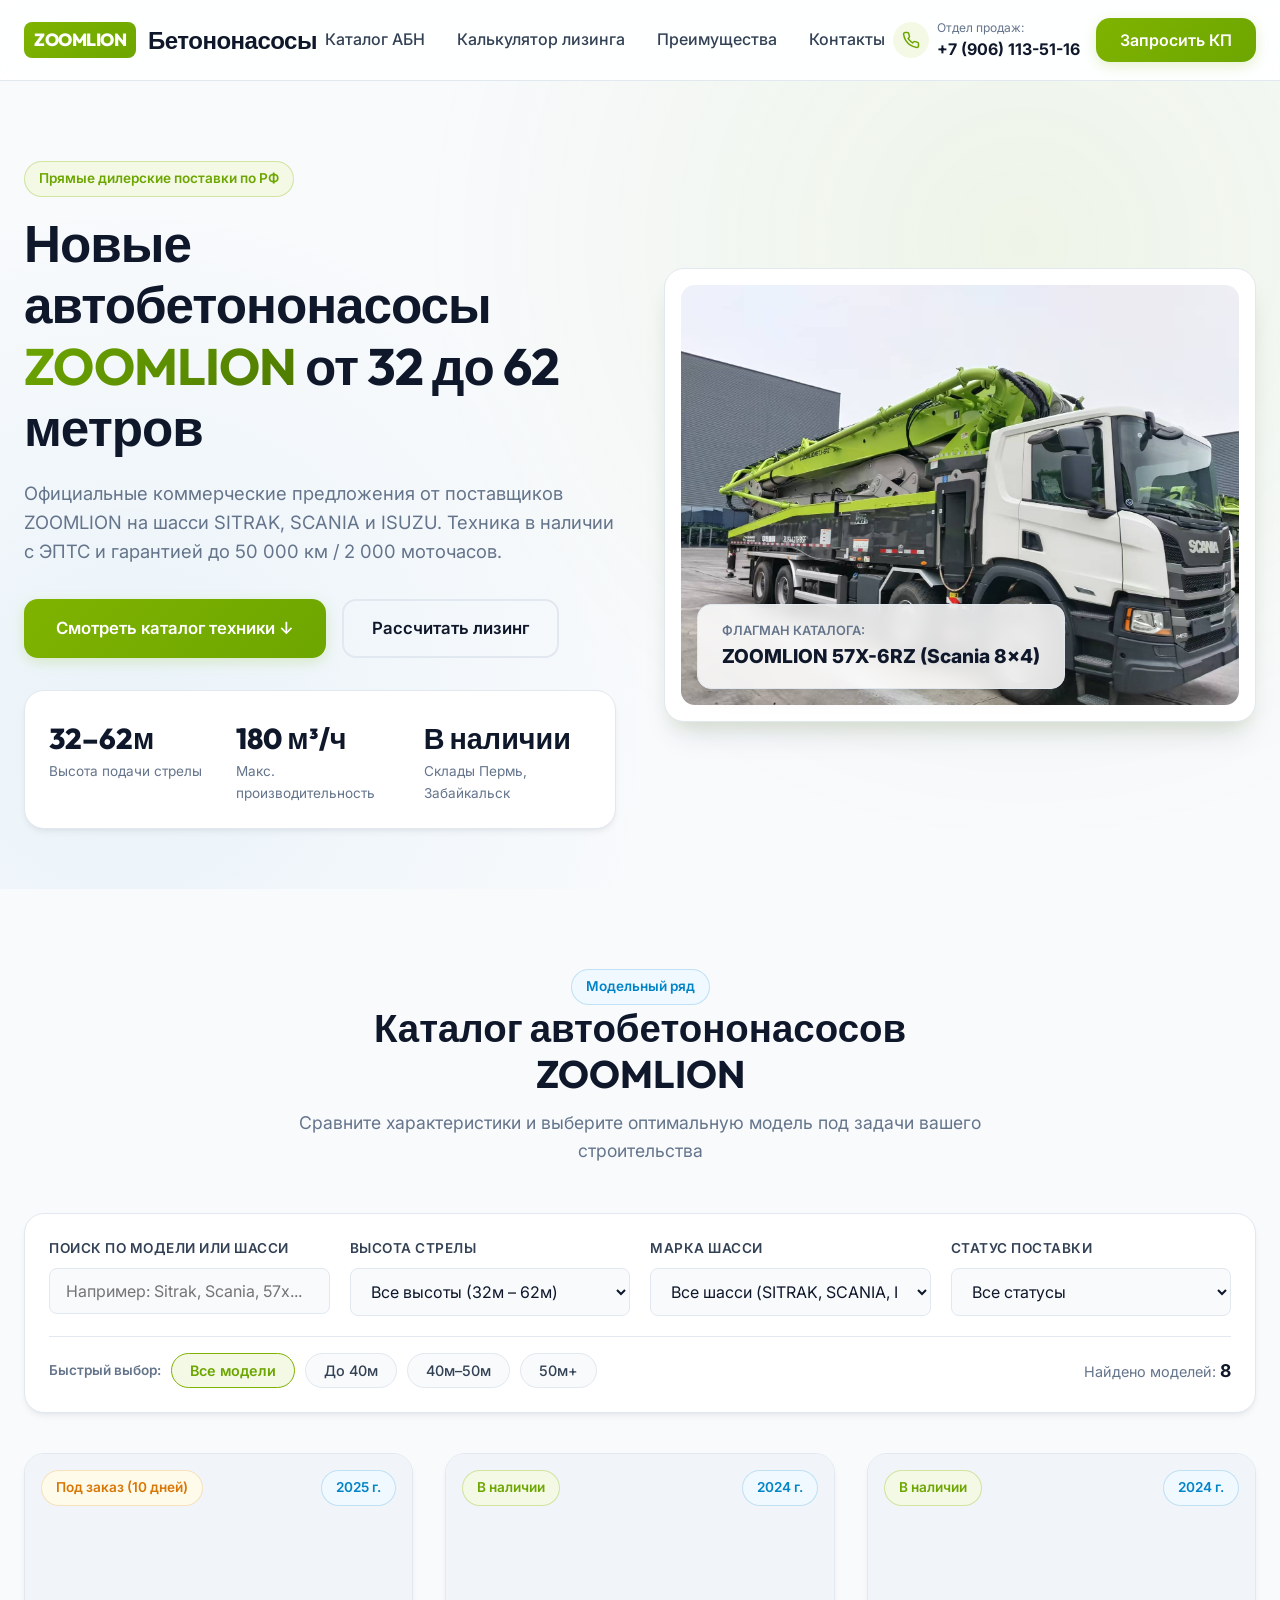
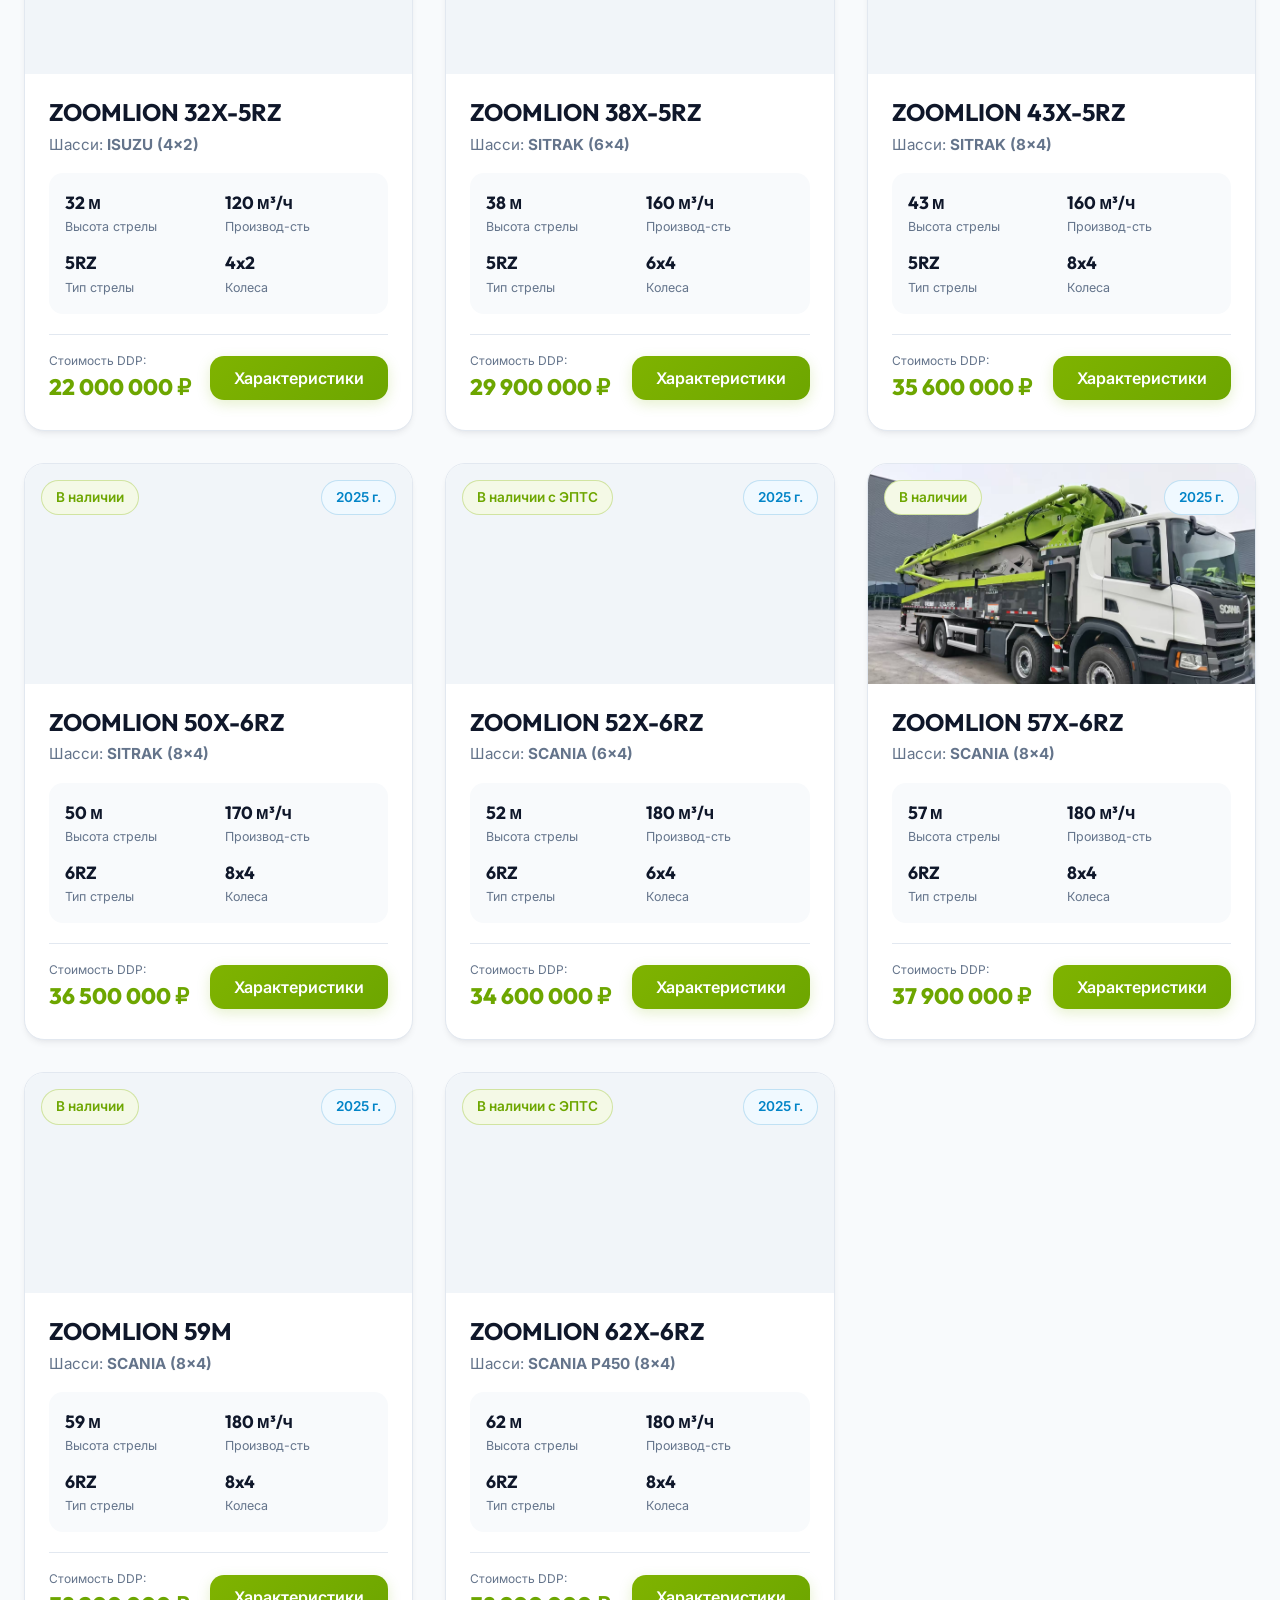
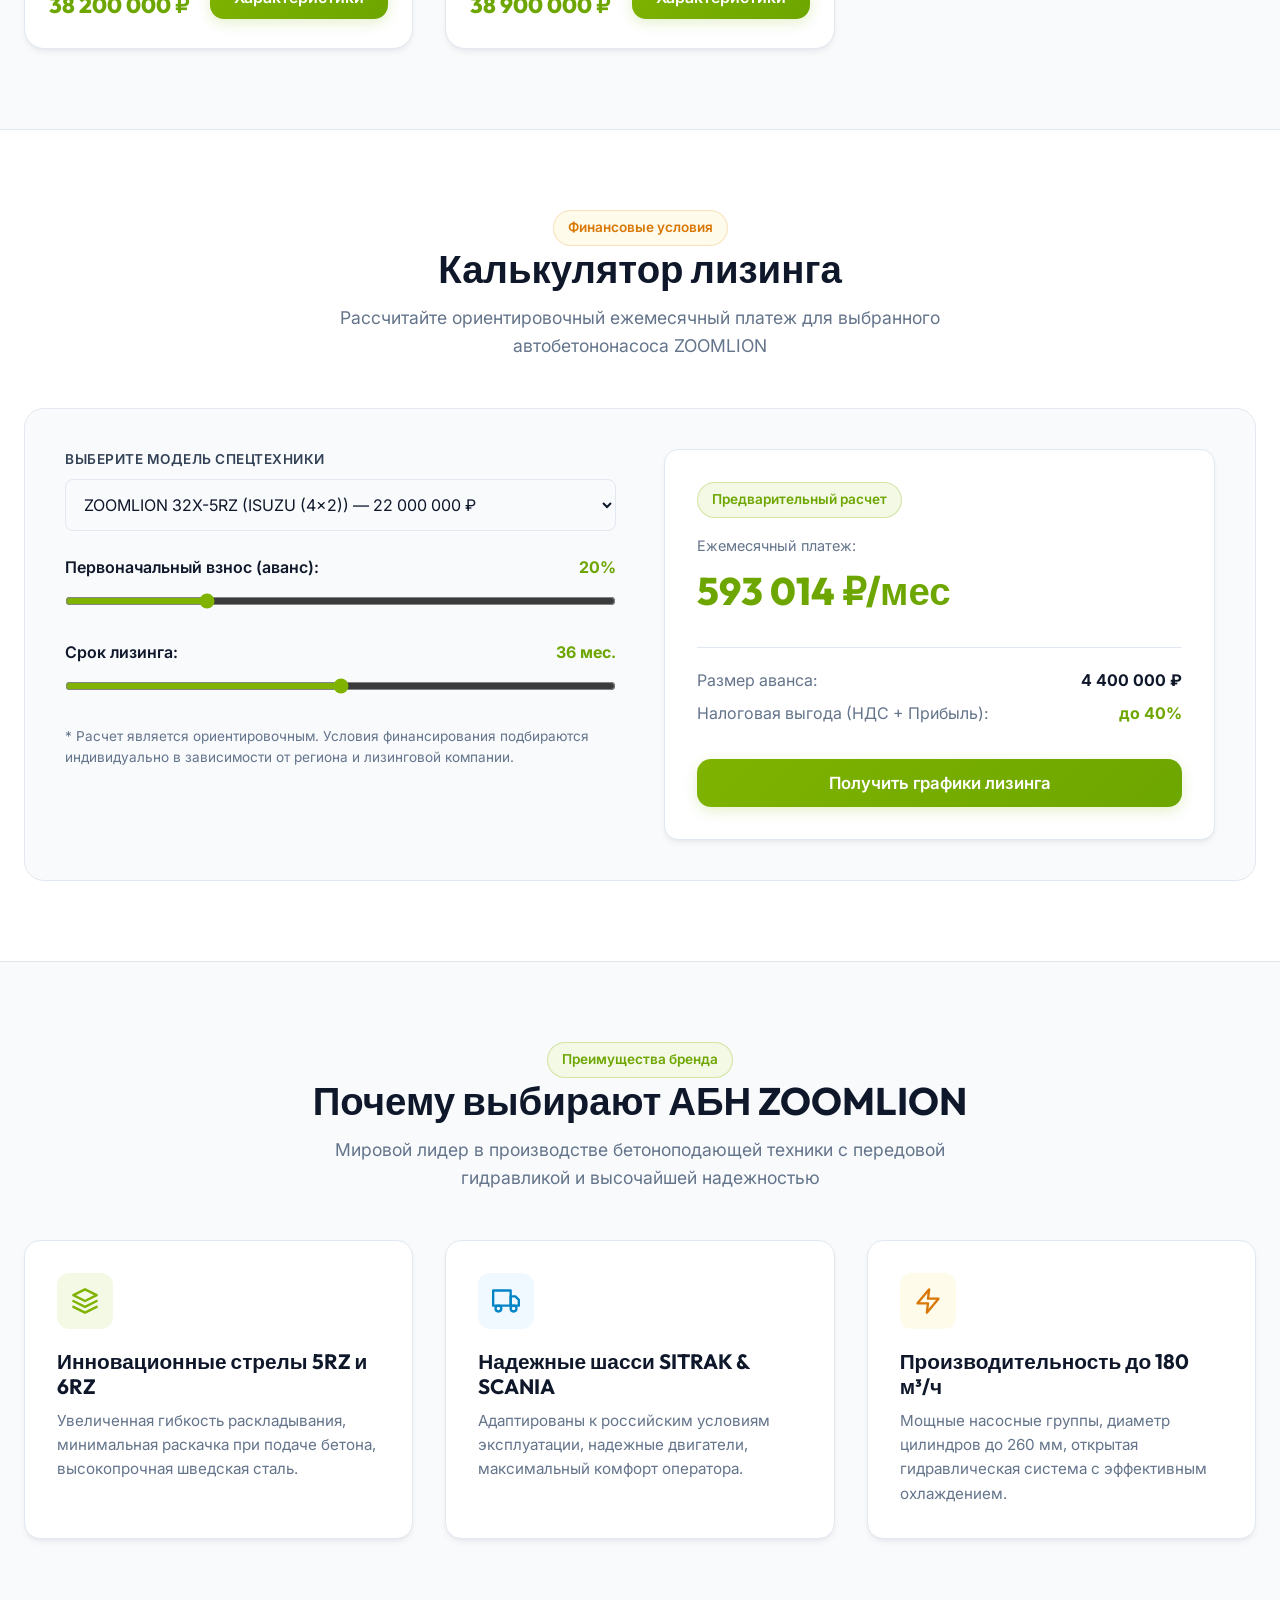
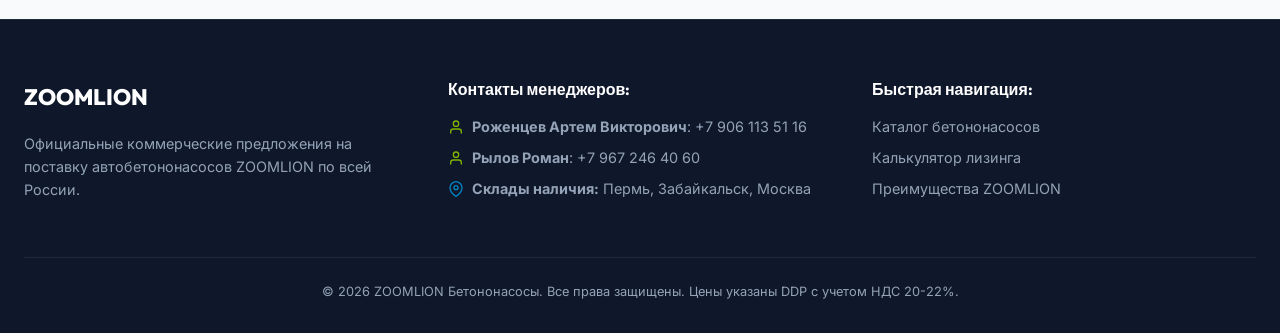
==== index.html @ 4ca98218 "Initial commit: Zoomlion Concrete Pump website and admin panel" ====
<!DOCTYPE html>
<html lang="ru">
<head>
  <meta charset="UTF-8">
  <meta name="viewport" content="width=device-width, initial-scale=1.0">
  <title>Автобетононасосы ZOOMLION — Официальный каталог поставщика | Продажа и Лизинг</title>
  <meta name="description" content="Каталог новых автобетононасосов ZOOMLION на шасси SITRAK, SCANIA и ISUZU от 32 до 62 метров. Техника в наличии с ЭПТС, гарантия 12 месяцев, выгодный лизинг.">
  
  <!-- CSS Styles -->
  <link rel="stylesheet" href="./src/css/style.css">

  <!-- OpenGraph -->
  <meta property="og:title" content="Автобетононасосы ZOOMLION — Официальный Каталог">
  <meta property="og:description" content="Продажа новых АБН ZOOMLION от 32м до 62м на шасси SITRAK, SCANIA, ISUZU. Цены от поставщика, лизинг, доставка по РФ.">
  <meta property="og:type" content="website">
</head>
<body>

  <!-- Header -->
  <header class="header">
    <div class="container header-content">
      <a href="#" class="logo">
        <span class="logo-badge">ZOOMLION</span>
        <span>Бетононасосы</span>
      </a>

      <nav>
        <ul class="nav-links">
          <li><a href="#catalog" class="nav-link">Каталог АБН</a></li>
          <li><a href="#calculator" class="nav-link">Калькулятор лизинга</a></li>
          <li><a href="#advantages" class="nav-link">Преимущества</a></li>
          <li><a href="#contacts" class="nav-link">Контакты</a></li>
        </ul>
      </nav>

      <div class="header-actions">
        <a href="tel:+79061135116" class="phone-link">
          <div class="phone-icon">
            <svg width="18" height="18" viewBox="0 0 24 24" fill="none" stroke="currentColor" stroke-width="2" stroke-linecap="round" stroke-linejoin="round"><path d="M22 16.92v3a2 2 0 0 1-2.18 2 19.79 19.79 0 0 1-8.63-3.07 19.5 19.5 0 0 1-6-6 19.79 19.79 0 0 1-3.07-8.67A2 2 0 0 1 4.11 2h3a2 2 0 0 1 2 1.72 12.84 12.84 0 0 0 .7 2.81 2 2 0 0 1-.45 2.11L8.09 9.91a16 16 0 0 0 6 6l1.27-1.27a2 2 0 0 1 2.11-.45 12.84 12.84 0 0 0 2.81.7A2 2 0 0 1 22 16.92z"></path></svg>
          </div>
          <div>
            <div style="font-size: 0.75rem; color: var(--text-muted); font-weight: normal;">Отдел продаж:</div>
            +7 (906) 113-51-16
          </div>
        </a>
        <button class="btn btn-primary btn-quote-trigger" id="headerQuoteBtn">
          Запросить КП
        </button>
      </div>
    </div>
  </header>

  <main>
    <!-- Hero Section -->
    <section class="hero">
      <div class="container hero-grid">
        <div>
          <span class="badge badge-green">Прямые дилерские поставки по РФ</span>
          <h1 class="hero-title">
            Новые автобетононасосы <span>ZOOMLION</span> от 32 до 62 метров
          </h1>
          <p class="hero-subtitle">
            Официальные коммерческие предложения от поставщиков ZOOMLION на шасси SITRAK, SCANIA и ISUZU. Техника в наличии с ЭПТС и гарантией до 50 000 км / 2 000 моточасов.
          </p>

          <div style="display: flex; gap: 16px; flex-wrap: wrap;">
            <a href="#catalog" class="btn btn-primary" style="padding: 14px 32px; font-size: 1.05rem;">
              Смотреть каталог техники ↓
            </a>
            <a href="#calculator" class="btn btn-outline" style="padding: 14px 28px; font-size: 1.05rem;">
              Рассчитать лизинг
            </a>
          </div>

          <div class="hero-stats">
            <div>
              <div class="stat-number">32–62м</div>
              <div class="stat-label">Высота подачи стрелы</div>
            </div>
            <div>
              <div class="stat-number">180 м³/ч</div>
              <div class="stat-label">Макс. производительность</div>
            </div>
            <div>
              <div class="stat-number">В наличии</div>
              <div class="stat-label">Склады Пермь, Забайкальск</div>
            </div>
          </div>
        </div>

        <div class="hero-media">
          <div class="hero-img-card">
            <img src="./ZOOMLION 57 метров на базе шасси SCANIA 8x4(1).jpg" alt="Автобетононасос ZOOMLION SCANIA" id="heroImage" onerror="this.src='https://images.unsplash.com/photo-1541888946425-d0fbb186a5b2?auto=format&fit=crop&w=1200&q=80'">
            <div class="hero-floating-tag">
              <div style="font-size: 0.8rem; color: var(--text-muted); font-weight: 600; text-transform: uppercase;">Флагман каталога:</div>
              <div style="font-weight: 800; font-size: 1.2rem; color: var(--text-main);">ZOOMLION 57X-6RZ (Scania 8x4)</div>
            </div>
          </div>
        </div>
      </div>
    </section>

    <!-- Catalog Section -->
    <section class="catalog-section" id="catalog">
      <div class="container">
        <div class="section-header">
          <span class="badge badge-blue">Модельный ряд</span>
          <h2 class="section-title">Каталог автобетононасосов ZOOMLION</h2>
          <p class="section-subtitle">Сравните характеристики и выберите оптимальную модель под задачи вашего строительства</p>
        </div>

        <!-- Filter Bar -->
        <div class="filter-bar">
          <div class="filter-grid">
            <div class="filter-group">
              <label for="searchInput" class="filter-label">Поиск по модели или шасси</label>
              <input type="text" id="searchInput" class="filter-input" placeholder="Например: Sitrak, Scania, 57x...">
            </div>

            <div class="filter-group">
              <label for="heightFilter" class="filter-label">Высота стрелы</label>
              <select id="heightFilter" class="filter-select">
                <option value="all">Все высоты (32м – 62м)</option>
                <option value="under40">До 40 метров (32м, 38м)</option>
                <option value="40to50">От 40 до 50 метров (43м, 50м)</option>
                <option value="over50">Свыше 50 метров (52м, 57м, 59м, 62м)</option>
              </select>
            </div>

            <div class="filter-group">
              <label for="chassisFilter" class="filter-label">Марка шасси</label>
              <select id="chassisFilter" class="filter-select">
                <option value="all">Все шасси (SITRAK, SCANIA, ISUZU)</option>
                <option value="SITRAK">SITRAK</option>
                <option value="SCANIA">SCANIA</option>
                <option value="ISUZU">ISUZU</option>
              </select>
            </div>

            <div class="filter-group">
              <label for="statusFilter" class="filter-label">Статус поставки</label>
              <select id="statusFilter" class="filter-select">
                <option value="all">Все статусы</option>
                <option value="in_stock">В наличии</option>
                <option value="on_order">Под заказ</option>
              </select>
            </div>
          </div>

          <div style="display: flex; align-items: center; justify-content: space-between; flex-wrap: wrap; gap: 16px; border-top: 1px solid var(--border-color); padding-top: 16px;">
            <div class="filter-pills">
              <span style="font-size: 0.85rem; color: var(--text-muted); align-self: center; font-weight: 600;">Быстрый выбор:</span>
              <button class="pill-btn active" data-height="all">Все модели</button>
              <button class="pill-btn" data-height="under40">До 40м</button>
              <button class="pill-btn" data-height="40to50">40м–50м</button>
              <button class="pill-btn" data-height="over50">50м+</button>
            </div>

            <div style="font-size: 0.9rem; color: var(--text-muted);">
              Найдено моделей: <strong id="modelsCount" style="color: var(--text-main); font-size: 1.1rem;">8</strong>
            </div>
          </div>
        </div>

        <!-- Cards Grid -->
        <div class="cards-grid" id="modelsGrid">
          <!-- Dynamic JS rendering -->
        </div>
      </div>
    </section>

    <!-- Leasing Calculator Section -->
    <section class="calc-section" id="calculator">
      <div class="container">
        <div class="section-header">
          <span class="badge badge-amber">Финансовые условия</span>
          <h2 class="section-title">Калькулятор лизинга</h2>
          <p class="section-subtitle">Рассчитайте ориентировочный ежемесячный платеж для выбранного автобетононасоса ZOOMLION</p>
        </div>

        <div class="calc-box">
          <div>
            <div class="filter-group" style="margin-bottom: 24px;">
              <label for="calcModel" class="filter-label">Выберите модель спецтехники</label>
              <select id="calcModel" class="filter-select" style="padding: 14px;">
                <!-- Populate via JS -->
              </select>
            </div>

            <div class="range-group">
              <div class="range-header">
                <span>Первоначальный взнос (аванс):</span>
                <span id="advanceValText" style="color: var(--zoomlion-green-dark); font-weight: 700;">20%</span>
              </div>
              <input type="range" id="advanceRange" class="range-slider" min="10" max="50" step="5" value="20">
            </div>

            <div class="range-group">
              <div class="range-header">
                <span>Срок лизинга:</span>
                <span id="termValText" style="color: var(--zoomlion-green-dark); font-weight: 700;">36 мес.</span>
              </div>
              <input type="range" id="termRange" class="range-slider" min="12" max="60" step="12" value="36">
            </div>

            <div style="font-size: 0.85rem; color: var(--text-muted); margin-top: 16px;">
              * Расчет является ориентировочным. Условия финансирования подбираются индивидуально в зависимости от региона и лизинговой компании.
            </div>
          </div>

          <div class="calc-result-card">
            <div>
              <span class="badge badge-green" style="margin-bottom: 16px;">Предварительный расчет</span>
              <div style="font-size: 0.9rem; color: var(--text-muted); margin-bottom: 4px;">Ежемесячный платеж:</div>
              <div class="calc-result-price" id="monthlyPaymentText">580 000 ₽/мес</div>

              <div style="margin-top: 24px; padding-top: 20px; border-top: 1px solid var(--border-color);">
                <div style="display: flex; justify-content: space-between; margin-bottom: 8px;">
                  <span style="color: var(--text-muted);">Размер аванса:</span>
                  <strong id="advanceAmountText">6 000 000 ₽</strong>
                </div>
                <div style="display: flex; justify-content: space-between;">
                  <span style="color: var(--text-muted);">Налоговая выгода (НДС + Прибыль):</span>
                  <strong style="color: var(--zoomlion-green-dark);">до 40%</strong>
                </div>
              </div>
            </div>

            <button class="btn btn-primary btn-quote-trigger" style="margin-top: 32px; width: 100%; padding: 14px; font-size: 1.05rem;">
              Получить графики лизинга
            </button>
          </div>
        </div>
      </div>
    </section>

    <!-- Advantages Section -->
    <section style="padding: 80px 0;" id="advantages">
      <div class="container">
        <div class="section-header">
          <span class="badge badge-green">Преимущества бренда</span>
          <h2 class="section-title">Почему выбирают АБН ZOOMLION</h2>
          <p class="section-subtitle">Мировой лидер в производстве бетоноподающей техники с передовой гидравликой и высочайшей надежностью</p>
        </div>

        <div style="display: grid; grid-template-columns: repeat(auto-fit, minmax(280px, 1fr)); gap: 32px;">
          <div style="background: #fff; padding: 32px; border-radius: 16px; border: 1px solid var(--border-color); box-shadow: var(--shadow-md);">
            <div style="width: 56px; height: 56px; background: var(--zoomlion-green-light); border-radius: 12px; display: flex; align-items: center; justify-content: center; margin-bottom: 20px;">
              <svg width="28" height="28" viewBox="0 0 24 24" fill="none" stroke="#7FB300" stroke-width="2" stroke-linecap="round" stroke-linejoin="round"><polygon points="12 2 2 7 12 12 22 7 12 2"></polygon><polyline points="2 17 12 22 22 17"></polyline><polyline points="2 12 12 17 22 12"></polyline></svg>
            </div>
            <h3 style="font-size: 1.3rem; margin-bottom: 10px;">Инновационные стрелы 5RZ и 6RZ</h3>
            <p style="color: var(--text-muted); font-size: 0.95rem;">Увеличенная гибкость раскладывания, минимальная раскачка при подаче бетона, высокопрочная шведская сталь.</p>
          </div>

          <div style="background: #fff; padding: 32px; border-radius: 16px; border: 1px solid var(--border-color); box-shadow: var(--shadow-md);">
            <div style="width: 56px; height: 56px; background: var(--accent-blue-light); border-radius: 12px; display: flex; align-items: center; justify-content: center; margin-bottom: 20px;">
              <svg width="28" height="28" viewBox="0 0 24 24" fill="none" stroke="#0284C7" stroke-width="2" stroke-linecap="round" stroke-linejoin="round"><rect x="1" y="3" width="15" height="13"></rect><polygon points="16 8 20 8 23 11 23 16 16 16 16 8"></polygon><circle cx="5.5" cy="18.5" r="2.5"></circle><circle cx="18.5" cy="18.5" r="2.5"></circle></svg>
            </div>
            <h3 style="font-size: 1.3rem; margin-bottom: 10px;">Надежные шасси SITRAK & SCANIA</h3>
            <p style="color: var(--text-muted); font-size: 0.95rem;">Адаптированы к российским условиям эксплуатации, надежные двигатели, максимальный комфорт оператора.</p>
          </div>

          <div style="background: #fff; padding: 32px; border-radius: 16px; border: 1px solid var(--border-color); box-shadow: var(--shadow-md);">
            <div style="width: 56px; height: 56px; background: var(--accent-amber-light); border-radius: 12px; display: flex; align-items: center; justify-content: center; margin-bottom: 20px;">
              <svg width="28" height="28" viewBox="0 0 24 24" fill="none" stroke="#D97706" stroke-width="2" stroke-linecap="round" stroke-linejoin="round"><polygon points="13 2 3 14 12 14 11 22 21 10 12 10 13 2"></polygon></svg>
            </div>
            <h3 style="font-size: 1.3rem; margin-bottom: 10px;">Производительность до 180 м³/ч</h3>
            <p style="color: var(--text-muted); font-size: 0.95rem;">Мощные насосные группы, диаметр цилиндров до 260 мм, открытая гидравлическая система с эффективным охлаждением.</p>
          </div>
        </div>
      </div>
    </section>
  </main>

  <!-- Detail Modal -->
  <div class="modal-backdrop" id="detailModal">
    <div class="modal-window">
      <button class="modal-close-btn" id="modalCloseBtn" aria-label="Закрыть">
        <svg width="20" height="20" viewBox="0 0 24 24" fill="none" stroke="currentColor" stroke-width="2" stroke-linecap="round" stroke-linejoin="round"><line x1="18" y1="6" x2="6" y2="18"></line><line x1="6" y1="6" x2="18" y2="18"></line></svg>
      </button>
      <div class="modal-content" id="modalBody">
        <!-- JS filled -->
      </div>
    </div>
  </div>

  <!-- Quote Modal -->
  <div class="modal-backdrop" id="quoteModal">
    <div class="modal-window" style="max-width: 500px;">
      <button class="modal-close-btn" id="quoteCloseBtn" aria-label="Закрыть">
        <svg width="20" height="20" viewBox="0 0 24 24" fill="none" stroke="currentColor" stroke-width="2" stroke-linecap="round" stroke-linejoin="round"><line x1="18" y1="6" x2="6" y2="18"></line><line x1="6" y1="6" x2="18" y2="18"></line></svg>
      </button>
      <div class="modal-content">
        <h2 style="font-size: 1.8rem; margin-bottom: 8px;">Запросить КП</h2>
        <p style="color: var(--text-muted); margin-bottom: 24px;">Оставьте контакты для получения персонального коммерческого предложения</p>

        <form id="quoteForm">
          <input type="hidden" id="quoteModelInput" name="model">

          <div class="filter-group" style="margin-bottom: 16px;">
            <label for="userName" class="filter-label">Ваше имя</label>
            <input type="text" id="userName" class="filter-input" placeholder="Иван Иванов" required>
          </div>

          <div class="filter-group" style="margin-bottom: 16px;">
            <label for="userPhone" class="filter-label">Номер телефона</label>
            <input type="tel" id="userPhone" class="filter-input" placeholder="+7 (999) 000-00-00" required>
          </div>

          <div class="filter-group" style="margin-bottom: 24px;">
            <label for="userComment" class="filter-label">Город / Примечание</label>
            <input type="text" id="userComment" class="filter-input" placeholder="например, доставка в Екатеринбург">
          </div>

          <button type="submit" class="btn btn-primary" style="width: 100%; padding: 14px; font-size: 1.05rem;">
            Отправить заявку
          </button>
        </form>
      </div>
    </div>
  </div>

  <!-- Footer -->
  <footer style="background: #0F172A; color: #94A3B8; padding: 60px 0 30px; border-top: 1px solid #1E293B;" id="contacts">
    <div class="container">
      <div style="display: grid; grid-template-columns: repeat(auto-fit, minmax(240px, 1fr)); gap: 40px; margin-bottom: 40px;">
        <div>
          <div style="font-family: var(--font-heading); font-size: 1.4rem; font-weight: 800; color: #fff; margin-bottom: 16px;">
            ZOOMLION
          </div>
          <p style="font-size: 0.9rem; margin-bottom: 16px;">
            Официальные коммерческие предложения на поставку автобетононасосов ZOOMLION по всей России.
          </p>
        </div>

        <div>
          <h4 style="color: #fff; margin-bottom: 16px;">Контакты менеджеров:</h4>
          <ul style="list-style: none; padding: 0; font-size: 0.9rem;">
            <li style="margin-bottom: 8px; display: flex; align-items: center; gap: 8px;">
              <svg width="16" height="16" viewBox="0 0 24 24" fill="none" stroke="#7FB300" stroke-width="2" stroke-linecap="round" stroke-linejoin="round"><path d="M20 21v-2a4 4 0 0 0-4-4H8a4 4 0 0 0-4 4v2"></path><circle cx="12" cy="7" r="4"></circle></svg>
              <span><strong>Роженцев Артем Викторович</strong>: +7 906 113 51 16</span>
            </li>
            <li style="margin-bottom: 8px; display: flex; align-items: center; gap: 8px;">
              <svg width="16" height="16" viewBox="0 0 24 24" fill="none" stroke="#7FB300" stroke-width="2" stroke-linecap="round" stroke-linejoin="round"><path d="M20 21v-2a4 4 0 0 0-4-4H8a4 4 0 0 0-4 4v2"></path><circle cx="12" cy="7" r="4"></circle></svg>
              <span><strong>Рылов Роман</strong>: +7 967 246 40 60</span>
            </li>
            <li style="display: flex; align-items: center; gap: 8px;">
              <svg width="16" height="16" viewBox="0 0 24 24" fill="none" stroke="#0284C7" stroke-width="2" stroke-linecap="round" stroke-linejoin="round"><path d="M21 10c0 7-9 13-9 13s-9-6-9-13a9 9 0 0 1 18 0z"></path><circle cx="12" cy="10" r="3"></circle></svg>
              <span><strong>Склады наличия:</strong> Пермь, Забайкальск, Москва</span>
            </li>
          </ul>
        </div>

        <div>
          <h4 style="color: #fff; margin-bottom: 16px;">Быстрая навигация:</h4>
          <ul style="list-style: none; padding: 0; font-size: 0.9rem;">
            <li style="margin-bottom: 8px;"><a href="#catalog" style="color: #94A3B8;">Каталог бетононасосов</a></li>
            <li style="margin-bottom: 8px;"><a href="#calculator" style="color: #94A3B8;">Калькулятор лизинга</a></li>
            <li><a href="#advantages" style="color: #94A3B8;">Преимущества ZOOMLION</a></li>
          </ul>
        </div>
      </div>

      <div style="border-top: 1px solid #1E293B; padding-top: 24px; font-size: 0.8rem; text-align: center;">
        © 2026 ZOOMLION Бетононасосы. Все права защищены. Цены указаны DDP с учетом НДС 20-22%.
      </div>
    </div>
  </footer>

  <!-- App Script -->
  <script src="./src/js/app.js"></script>
</body>
</html>
---- src/css/style.css ----
/* Zoomlion Light Theme Design System */
@import url('https://fonts.googleapis.com/css2?family=Inter:wght@300;400;500;600;700&family=Outfit:wght@400;500;600;700;800&display=swap');

:root {
  --font-heading: 'Outfit', -apple-system, BlinkMacSystemFont, sans-serif;
  --font-body: 'Inter', -apple-system, BlinkMacSystemFont, sans-serif;

  --bg-primary: #F8FAFC;
  --bg-secondary: #FFFFFF;
  --bg-tertiary: #F1F5F9;
  --bg-glass: rgba(255, 255, 255, 0.85);

  --text-main: #0F172A;
  --text-secondary: #334155;
  --text-muted: #64748B;
  --text-light: #94A3B8;

  --zoomlion-green: #7FB300;
  --zoomlion-green-dark: #6DA600;
  --zoomlion-green-light: #F4F9E6;
  --zoomlion-green-glow: rgba(127, 179, 0, 0.2);

  --accent-blue: #0284C7;
  --accent-blue-light: #F0F9FF;
  --accent-amber: #D97706;
  --accent-amber-light: #FFFBEB;

  --border-color: #E2E8F0;
  --border-focus: #7FB300;

  --shadow-sm: 0 1px 2px 0 rgba(0, 0, 0, 0.05);
  --shadow-md: 0 4px 6px -1px rgba(15, 23, 42, 0.06), 0 2px 4px -2px rgba(15, 23, 42, 0.04);
  --shadow-lg: 0 10px 25px -5px rgba(15, 23, 42, 0.08), 0 8px 10px -6px rgba(15, 23, 42, 0.04);
  --shadow-xl: 0 20px 30px -10px rgba(15, 23, 42, 0.12), 0 10px 15px -5px rgba(127, 179, 0, 0.1);

  --radius-sm: 8px;
  --radius-md: 14px;
  --radius-lg: 20px;
  --radius-full: 9999px;

  --transition-fast: 0.2s cubic-bezier(0.4, 0, 0.2, 1);
  --transition-normal: 0.3s cubic-bezier(0.4, 0, 0.2, 1);
}

/* Reset & Base */
*, *::before, *::after {
  box-sizing: border-box;
  margin: 0;
  padding: 0;
}

html {
  scroll-behavior: smooth;
  font-size: 16px;
}

body {
  font-family: var(--font-body);
  background-color: var(--bg-primary);
  color: var(--text-main);
  line-height: 1.6;
  -webkit-font-smoothing: antialiased;
  overflow-x: hidden;
}

a {
  color: inherit;
  text-decoration: none;
}

button, input, select {
  font-family: inherit;
  font-size: inherit;
}

.container {
  max-width: 1280px;
  margin: 0 auto;
  padding: 0 24px;
}

/* Typography */
h1, h2, h3, h4, h5, h6 {
  font-family: var(--font-heading);
  color: var(--text-main);
  font-weight: 700;
  line-height: 1.2;
}

.badge {
  display: inline-flex;
  align-items: center;
  gap: 6px;
  padding: 6px 14px;
  border-radius: var(--radius-full);
  font-size: 0.85rem;
  font-weight: 600;
}

.badge-green {
  background-color: var(--zoomlion-green-light);
  color: var(--zoomlion-green-dark);
  border: 1px solid rgba(127, 179, 0, 0.3);
}

.badge-blue {
  background-color: var(--accent-blue-light);
  color: var(--accent-blue);
  border: 1px solid rgba(2, 132, 199, 0.2);
}

.badge-amber {
  background-color: var(--accent-amber-light);
  color: var(--accent-amber);
  border: 1px solid rgba(217, 119, 6, 0.2);
}

/* Header & Navigation */
.header {
  position: sticky;
  top: 0;
  z-index: 100;
  background-color: var(--bg-glass);
  backdrop-filter: blur(12px);
  -webkit-backdrop-filter: blur(12px);
  border-bottom: 1px solid var(--border-color);
  transition: var(--transition-normal);
}

.header-content {
  display: flex;
  align-items: center;
  justify-content: space-between;
  height: 80px;
}

.logo {
  display: flex;
  align-items: center;
  gap: 12px;
  font-family: var(--font-heading);
  font-weight: 800;
  font-size: 1.5rem;
  color: var(--text-main);
  letter-spacing: -0.5px;
}

.logo-badge {
  background: linear-gradient(135deg, var(--zoomlion-green), var(--zoomlion-green-dark));
  color: #fff;
  padding: 4px 10px;
  border-radius: var(--radius-sm);
  font-size: 1.1rem;
  font-weight: 800;
}

.nav-links {
  display: flex;
  gap: 32px;
  list-style: none;
}

.nav-link {
  font-weight: 500;
  color: var(--text-secondary);
  transition: var(--transition-fast);
}

.nav-link:hover {
  color: var(--zoomlion-green-dark);
}

.header-actions {
  display: flex;
  align-items: center;
  gap: 16px;
}

.phone-link {
  display: flex;
  align-items: center;
  gap: 8px;
  font-weight: 700;
  color: var(--text-main);
}

.phone-icon {
  width: 36px;
  height: 36px;
  background-color: var(--zoomlion-green-light);
  color: var(--zoomlion-green-dark);
  border-radius: 50%;
  display: flex;
  align-items: center;
  justify-content: center;
}

.btn {
  display: inline-flex;
  align-items: center;
  justify-content: center;
  gap: 8px;
  padding: 12px 24px;
  border-radius: var(--radius-md);
  font-weight: 600;
  cursor: pointer;
  border: none;
  transition: var(--transition-fast);
}

.btn-primary {
  background: linear-gradient(135deg, var(--zoomlion-green), var(--zoomlion-green-dark));
  color: #FFFFFF;
  box-shadow: 0 4px 14px var(--zoomlion-green-glow);
}

.btn-primary:hover {
  transform: translateY(-2px);
  box-shadow: 0 6px 20px var(--zoomlion-green-glow);
}

.btn-outline {
  background-color: transparent;
  border: 2px solid var(--border-color);
  color: var(--text-main);
}

.btn-outline:hover {
  border-color: var(--zoomlion-green);
  color: var(--zoomlion-green-dark);
  background-color: var(--zoomlion-green-light);
}

/* Hero Section */
.hero {
  padding: 80px 0 60px;
  background: radial-gradient(circle at 80% 20%, rgba(127, 179, 0, 0.08) 0%, transparent 50%),
              radial-gradient(circle at 10% 80%, rgba(2, 132, 199, 0.06) 0%, transparent 40%);
}

.hero-grid {
  display: grid;
  grid-template-columns: 1fr 1fr;
  gap: 48px;
  align-items: center;
}

.hero-title {
  font-size: 3.2rem;
  margin-top: 16px;
  margin-bottom: 20px;
  letter-spacing: -1px;
}

.hero-title span {
  color: var(--zoomlion-green-dark);
  background: linear-gradient(135deg, var(--zoomlion-green-dark), #4D7A00);
  -webkit-background-clip: text;
  -webkit-text-fill-color: transparent;
}

.hero-subtitle {
  font-size: 1.15rem;
  color: var(--text-muted);
  margin-bottom: 32px;
}

.hero-stats {
  display: grid;
  grid-template-columns: repeat(3, 1fr);
  gap: 20px;
  padding: 24px;
  background-color: var(--bg-secondary);
  border-radius: var(--radius-lg);
  border: 1px solid var(--border-color);
  box-shadow: var(--shadow-md);
  margin-top: 32px;
}

.stat-number {
  font-family: var(--font-heading);
  font-size: 1.8rem;
  font-weight: 800;
  color: var(--text-main);
}

.stat-label {
  font-size: 0.85rem;
  color: var(--text-muted);
}

.hero-media {
  position: relative;
}

.hero-img-card {
  background-color: var(--bg-secondary);
  border-radius: var(--radius-lg);
  padding: 16px;
  border: 1px solid var(--border-color);
  box-shadow: var(--shadow-xl);
  overflow: hidden;
  position: relative;
}

.hero-img-card img {
  width: 100%;
  height: 420px;
  object-fit: cover;
  border-radius: var(--radius-md);
  display: block;
}

.hero-floating-tag {
  position: absolute;
  bottom: 32px;
  left: 32px;
  background-color: var(--bg-glass);
  backdrop-filter: blur(8px);
  padding: 16px 24px;
  border-radius: var(--radius-md);
  border: 1px solid var(--border-color);
  box-shadow: var(--shadow-lg);
}

/* Catalog Section */
.catalog-section {
  padding: 80px 0;
}

.section-header {
  text-align: center;
  max-width: 700px;
  margin: 0 auto 48px;
}

.section-title {
  font-size: 2.4rem;
  margin-bottom: 12px;
}

.section-subtitle {
  color: var(--text-muted);
  font-size: 1.1rem;
}

/* Filter Controls */
.filter-bar {
  background-color: var(--bg-secondary);
  padding: 24px;
  border-radius: var(--radius-lg);
  border: 1px solid var(--border-color);
  box-shadow: var(--shadow-md);
  margin-bottom: 40px;
  display: flex;
  flex-direction: column;
  gap: 20px;
}

.filter-grid {
  display: grid;
  grid-template-columns: repeat(auto-fit, minmax(220px, 1fr));
  gap: 20px;
}

.filter-group {
  display: flex;
  flex-direction: column;
  gap: 8px;
}

.filter-label {
  font-size: 0.85rem;
  font-weight: 600;
  color: var(--text-secondary);
  text-transform: uppercase;
  letter-spacing: 0.5px;
}

.filter-select, .filter-input {
  width: 100%;
  padding: 12px 16px;
  background-color: var(--bg-primary);
  border: 1px solid var(--border-color);
  border-radius: var(--radius-sm);
  color: var(--text-main);
  outline: none;
  transition: var(--transition-fast);
}

.filter-select:focus, .filter-input:focus {
  border-color: var(--zoomlion-green);
  box-shadow: 0 0 0 3px var(--zoomlion-green-glow);
}

.filter-pills {
  display: flex;
  flex-wrap: wrap;
  gap: 10px;
}

.pill-btn {
  padding: 8px 18px;
  border-radius: var(--radius-full);
  background-color: var(--bg-primary);
  border: 1px solid var(--border-color);
  color: var(--text-secondary);
  font-size: 0.9rem;
  font-weight: 500;
  cursor: pointer;
  transition: var(--transition-fast);
}

.pill-btn:hover, .pill-btn.active {
  background-color: var(--zoomlion-green-light);
  border-color: var(--zoomlion-green);
  color: var(--zoomlion-green-dark);
  font-weight: 600;
}

/* Cards Grid */
.cards-grid {
  display: grid;
  grid-template-columns: repeat(auto-fill, minmax(360px, 1fr));
  gap: 32px;
}

.card {
  background-color: var(--bg-secondary);
  border-radius: var(--radius-lg);
  border: 1px solid var(--border-color);
  box-shadow: var(--shadow-md);
  overflow: hidden;
  display: flex;
  flex-direction: column;
  transition: var(--transition-normal);
  position: relative;
}

.card:hover {
  transform: translateY(-6px);
  box-shadow: var(--shadow-xl);
  border-color: rgba(127, 179, 0, 0.4);
}

.card-img-container {
  height: 220px;
  position: relative;
  overflow: hidden;
  background-color: var(--bg-tertiary);
}

.card-img {
  width: 100%;
  height: 100%;
  object-fit: cover;
  transition: transform 0.5s ease;
}

.card:hover .card-img {
  transform: scale(1.05);
}

.card-badge-top {
  position: absolute;
  top: 16px;
  left: 16px;
  z-index: 2;
}

.card-badge-top-right {
  position: absolute;
  top: 16px;
  right: 16px;
  z-index: 2;
}

.card-body {
  padding: 24px;
  display: flex;
  flex-direction: column;
  flex: 1;
}

.card-title {
  font-size: 1.5rem;
  margin-bottom: 6px;
}

.card-chassis {
  color: var(--text-muted);
  font-size: 0.95rem;
  margin-bottom: 16px;
}

.card-specs-mini {
  display: grid;
  grid-template-columns: 1fr 1fr;
  gap: 12px;
  padding: 16px;
  background-color: var(--bg-primary);
  border-radius: var(--radius-md);
  margin-bottom: 20px;
}

.spec-mini-item {
  display: flex;
  flex-direction: column;
}

.spec-mini-val {
  font-family: var(--font-heading);
  font-weight: 700;
  font-size: 1.1rem;
  color: var(--text-main);
}

.spec-mini-lbl {
  font-size: 0.78rem;
  color: var(--text-muted);
}

.card-footer {
  margin-top: auto;
  display: flex;
  align-items: center;
  justify-content: space-between;
  padding-top: 16px;
  border-top: 1px solid var(--border-color);
}

.price-tag {
  display: flex;
  flex-direction: column;
}

.price-amount {
  font-family: var(--font-heading);
  font-size: 1.4rem;
  font-weight: 800;
  color: var(--zoomlion-green-dark);
}

.price-lbl {
  font-size: 0.75rem;
  color: var(--text-muted);
}

/* Modal */
.modal-backdrop {
  position: fixed;
  top: 0;
  left: 0;
  width: 100vw;
  height: 100vh;
  background-color: rgba(15, 23, 42, 0.6);
  backdrop-filter: blur(6px);
  z-index: 1000;
  display: flex;
  align-items: center;
  justify-content: center;
  padding: 24px;
  opacity: 0;
  pointer-events: none;
  transition: var(--transition-normal);
}

.modal-backdrop.active {
  opacity: 1;
  pointer-events: auto;
}

.modal-window {
  background-color: var(--bg-secondary);
  border-radius: var(--radius-lg);
  max-width: 900px;
  width: 100%;
  max-height: 90vh;
  overflow-y: auto;
  box-shadow: var(--shadow-xl);
  border: 1px solid var(--border-color);
  position: relative;
  transform: translateY(20px);
  transition: var(--transition-normal);
}

.modal-backdrop.active .modal-window {
  transform: translateY(0);
}

.modal-close-btn {
  position: absolute;
  top: 20px;
  right: 20px;
  width: 40px;
  height: 40px;
  background-color: var(--bg-primary);
  border: 1px solid var(--border-color);
  border-radius: 50%;
  display: flex;
  align-items: center;
  justify-content: center;
  font-size: 1.2rem;
  cursor: pointer;
  z-index: 10;
  transition: var(--transition-fast);
}

.modal-close-btn:hover {
  background-color: var(--border-color);
}

.modal-content {
  padding: 40px;
}

/* Specs Table */
.specs-table {
  width: 100%;
  border-collapse: collapse;
  margin: 20px 0;
}

.specs-table tr {
  border-bottom: 1px solid var(--border-color);
}

.specs-table td {
  padding: 12px 16px;
}

.specs-table td:first-child {
  color: var(--text-muted);
  width: 50%;
}

.specs-table td:last-child {
  font-weight: 600;
  color: var(--text-main);
}

/* Calculator Section */
.calc-section {
  padding: 80px 0;
  background-color: var(--bg-secondary);
  border-top: 1px solid var(--border-color);
  border-bottom: 1px solid var(--border-color);
}

.calc-box {
  background-color: var(--bg-primary);
  padding: 40px;
  border-radius: var(--radius-lg);
  border: 1px solid var(--border-color);
  display: grid;
  grid-template-columns: 1fr 1fr;
  gap: 48px;
}

.range-group {
  margin-bottom: 24px;
}

.range-header {
  display: flex;
  justify-content: space-between;
  margin-bottom: 10px;
  font-weight: 600;
}

.range-slider {
  width: 100%;
  accent-color: var(--zoomlion-green);
}

.calc-result-card {
  background-color: var(--bg-secondary);
  padding: 32px;
  border-radius: var(--radius-md);
  border: 1px solid var(--border-color);
  box-shadow: var(--shadow-md);
  display: flex;
  flex-direction: column;
  justify-content: space-between;
}

.calc-result-price {
  font-family: var(--font-heading);
  font-size: 2.4rem;
  font-weight: 800;
  color: var(--zoomlion-green-dark);
}

/* Responsive */
@media (max-width: 992px) {
  .hero-grid {
    grid-template-columns: 1fr;
  }

  .calc-box {
    grid-template-columns: 1fr;
  }
}

@media (max-width: 600px) {
  .nav-links {
    display: none;
  }

  .cards-grid {
    grid-template-columns: 1fr;
  }

  .hero-title {
    font-size: 2.2rem;
  }
}

/* Admin Table Layout Fixes */
.admin-table {
  width: 100%;
  border-collapse: collapse;
  text-align: left;
}

.admin-table th,
.admin-table td {
  padding: 12px 20px;
  vertical-align: middle !important;
  height: 72px;
}

.admin-table tr {
  border-bottom: 1px solid #E2E8F0;
  transition: background-color 0.15s ease;
}

.admin-table tbody tr:hover {
  background-color: #F8FAFC;
}

.admin-table img {
  width: 70px;
  height: 48px;
  object-fit: cover;
  border-radius: 8px;
  border: 1px solid #E2E8F0;
  display: block;
}
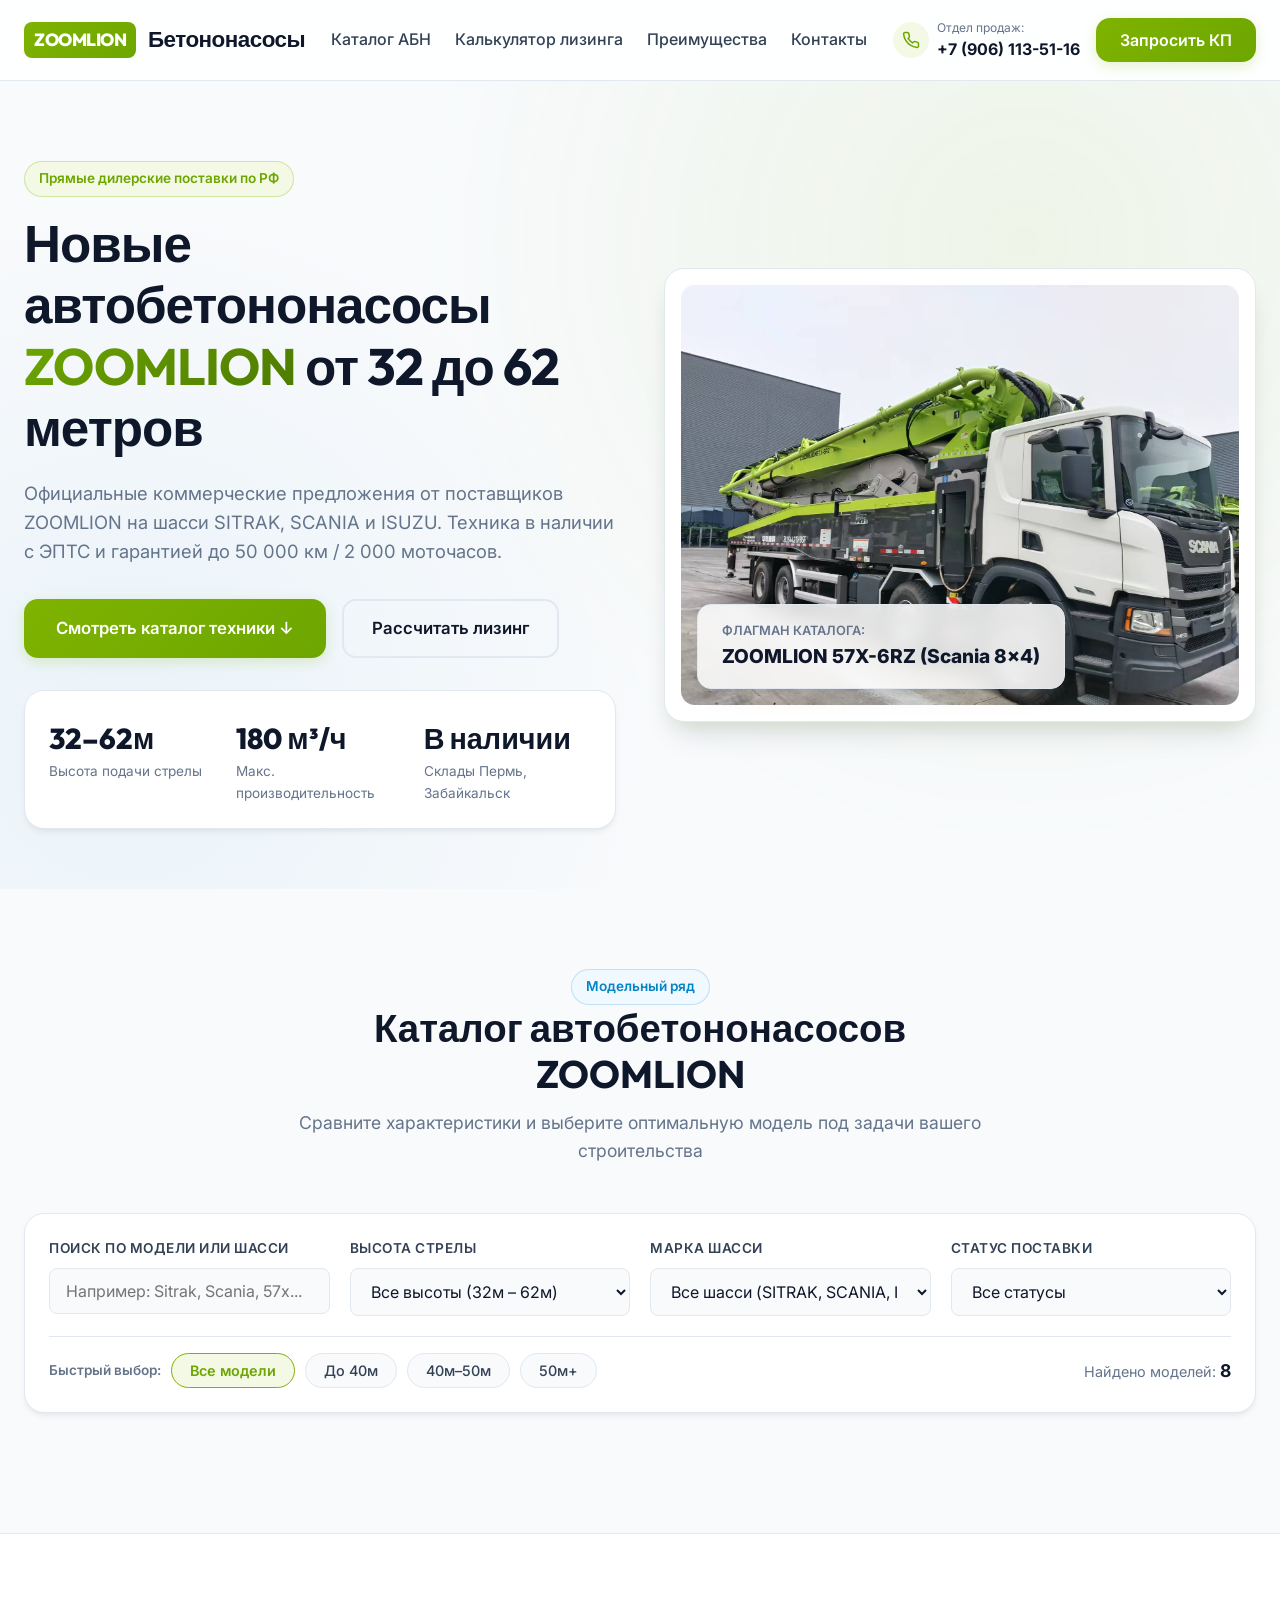
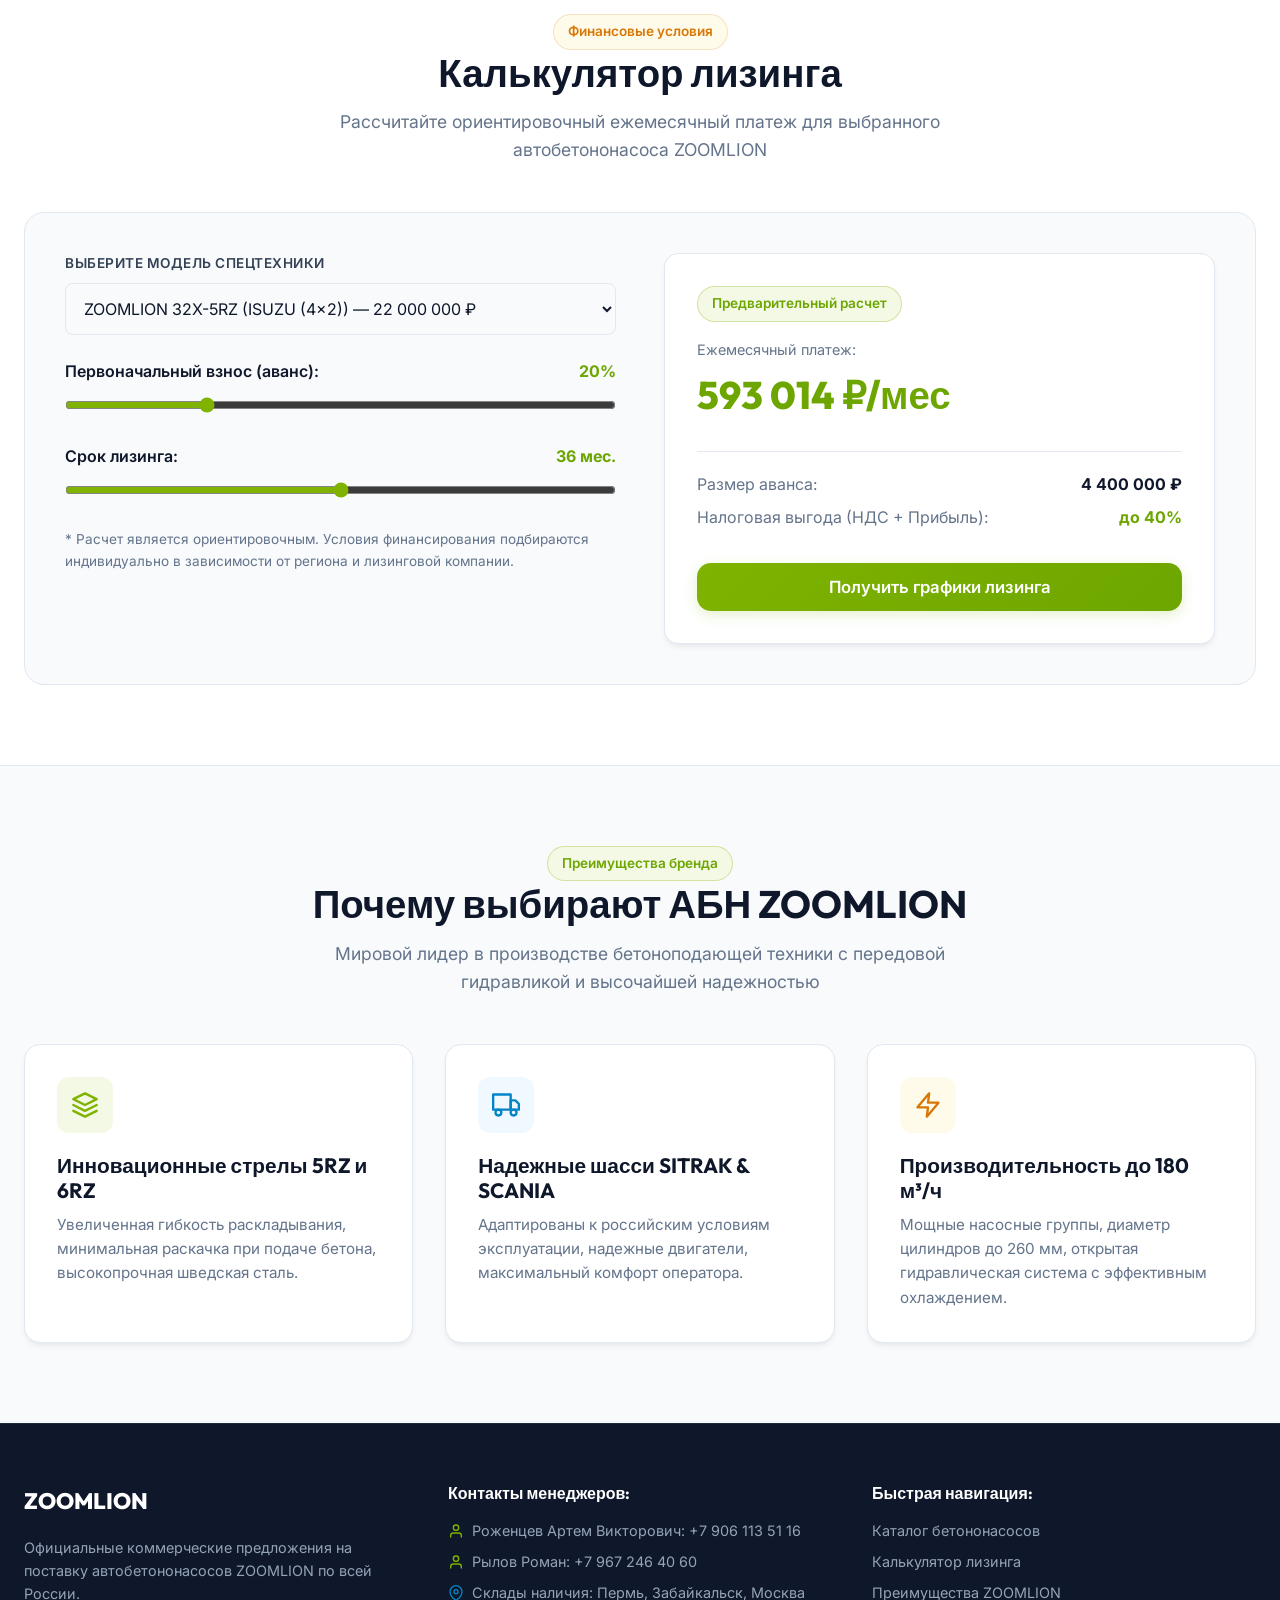
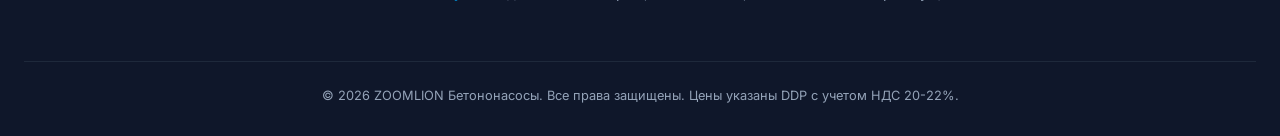
==== commit 81ea9fcc: "feat: implement product detail page functionality with dynamic rendering and leasing calculator" ====
--- a/index.html
+++ b/index.html
@@ -34,13 +34,13 @@
       </nav>
 
       <div class="header-actions">
-        <a href="tel:+79061135116" class="phone-link">
+        <a href="tel:+79061135116" class="phone-link" id="headerPhoneLink">
           <div class="phone-icon">
             <svg width="18" height="18" viewBox="0 0 24 24" fill="none" stroke="currentColor" stroke-width="2" stroke-linecap="round" stroke-linejoin="round"><path d="M22 16.92v3a2 2 0 0 1-2.18 2 19.79 19.79 0 0 1-8.63-3.07 19.5 19.5 0 0 1-6-6 19.79 19.79 0 0 1-3.07-8.67A2 2 0 0 1 4.11 2h3a2 2 0 0 1 2 1.72 12.84 12.84 0 0 0 .7 2.81 2 2 0 0 1-.45 2.11L8.09 9.91a16 16 0 0 0 6 6l1.27-1.27a2 2 0 0 1 2.11-.45 12.84 12.84 0 0 0 2.81.7A2 2 0 0 1 22 16.92z"></path></svg>
           </div>
           <div>
-            <div style="font-size: 0.75rem; color: var(--text-muted); font-weight: normal;">Отдел продаж:</div>
-            +7 (906) 113-51-16
+            <div id="headerPhoneLabel" style="font-size: 0.75rem; color: var(--text-muted); font-weight: normal;">Отдел продаж:</div>
+            <span id="headerPhoneText">+7 (906) 113-51-16</span>
           </div>
         </a>
         <button class="btn btn-primary btn-quote-trigger" id="headerQuoteBtn">
@@ -239,8 +239,8 @@
       <div class="container">
         <div class="section-header">
           <span class="badge badge-green">Преимущества бренда</span>
-          <h2 class="section-title">Почему выбирают АБН ZOOMLION</h2>
-          <p class="section-subtitle">Мировой лидер в производстве бетоноподающей техники с передовой гидравликой и высочайшей надежностью</p>
+          <h2 class="section-title" id="advSectionTitle">Почему выбирают АБН ZOOMLION</h2>
+          <p class="section-subtitle" id="advSectionSubtitle">Мировой лидер в производстве бетоноподающей техники с передовой гидравликой и высочайшей надежностью</p>
         </div>
 
         <div style="display: grid; grid-template-columns: repeat(auto-fit, minmax(280px, 1fr)); gap: 32px;">
@@ -248,24 +248,24 @@
             <div style="width: 56px; height: 56px; background: var(--zoomlion-green-light); border-radius: 12px; display: flex; align-items: center; justify-content: center; margin-bottom: 20px;">
               <svg width="28" height="28" viewBox="0 0 24 24" fill="none" stroke="#7FB300" stroke-width="2" stroke-linecap="round" stroke-linejoin="round"><polygon points="12 2 2 7 12 12 22 7 12 2"></polygon><polyline points="2 17 12 22 22 17"></polyline><polyline points="2 12 12 17 22 12"></polyline></svg>
             </div>
-            <h3 style="font-size: 1.3rem; margin-bottom: 10px;">Инновационные стрелы 5RZ и 6RZ</h3>
-            <p style="color: var(--text-muted); font-size: 0.95rem;">Увеличенная гибкость раскладывания, минимальная раскачка при подаче бетона, высокопрочная шведская сталь.</p>
+            <h3 style="font-size: 1.3rem; margin-bottom: 10px;" id="adv1Title">Инновационные стрелы 5RZ и 6RZ</h3>
+            <p style="color: var(--text-muted); font-size: 0.95rem;" id="adv1Text">Увеличенная гибкость раскладывания, минимальная раскачка при подаче бетона, высокопрочная шведская сталь.</p>
           </div>
 
           <div style="background: #fff; padding: 32px; border-radius: 16px; border: 1px solid var(--border-color); box-shadow: var(--shadow-md);">
             <div style="width: 56px; height: 56px; background: var(--accent-blue-light); border-radius: 12px; display: flex; align-items: center; justify-content: center; margin-bottom: 20px;">
               <svg width="28" height="28" viewBox="0 0 24 24" fill="none" stroke="#0284C7" stroke-width="2" stroke-linecap="round" stroke-linejoin="round"><rect x="1" y="3" width="15" height="13"></rect><polygon points="16 8 20 8 23 11 23 16 16 16 16 8"></polygon><circle cx="5.5" cy="18.5" r="2.5"></circle><circle cx="18.5" cy="18.5" r="2.5"></circle></svg>
             </div>
-            <h3 style="font-size: 1.3rem; margin-bottom: 10px;">Надежные шасси SITRAK & SCANIA</h3>
-            <p style="color: var(--text-muted); font-size: 0.95rem;">Адаптированы к российским условиям эксплуатации, надежные двигатели, максимальный комфорт оператора.</p>
+            <h3 style="font-size: 1.3rem; margin-bottom: 10px;" id="adv2Title">Надежные шасси SITRAK & SCANIA</h3>
+            <p style="color: var(--text-muted); font-size: 0.95rem;" id="adv2Text">Адаптированы к российским условиям эксплуатации, надежные двигатели, максимальный комфорт оператора.</p>
           </div>
 
           <div style="background: #fff; padding: 32px; border-radius: 16px; border: 1px solid var(--border-color); box-shadow: var(--shadow-md);">
             <div style="width: 56px; height: 56px; background: var(--accent-amber-light); border-radius: 12px; display: flex; align-items: center; justify-content: center; margin-bottom: 20px;">
               <svg width="28" height="28" viewBox="0 0 24 24" fill="none" stroke="#D97706" stroke-width="2" stroke-linecap="round" stroke-linejoin="round"><polygon points="13 2 3 14 12 14 11 22 21 10 12 10 13 2"></polygon></svg>
             </div>
-            <h3 style="font-size: 1.3rem; margin-bottom: 10px;">Производительность до 180 м³/ч</h3>
-            <p style="color: var(--text-muted); font-size: 0.95rem;">Мощные насосные группы, диаметр цилиндров до 260 мм, открытая гидравлическая система с эффективным охлаждением.</p>
+            <h3 style="font-size: 1.3rem; margin-bottom: 10px;" id="adv3Title">Производительность до 180 м³/ч</h3>
+            <p style="color: var(--text-muted); font-size: 0.95rem;" id="adv3Text">Мощные насосные группы, диаметр цилиндров до 260 мм, открытая гидравлическая система с эффективным охлаждением.</p>
           </div>
         </div>
       </div>
@@ -338,15 +338,15 @@
           <ul style="list-style: none; padding: 0; font-size: 0.9rem;">
             <li style="margin-bottom: 8px; display: flex; align-items: center; gap: 8px;">
               <svg width="16" height="16" viewBox="0 0 24 24" fill="none" stroke="#7FB300" stroke-width="2" stroke-linecap="round" stroke-linejoin="round"><path d="M20 21v-2a4 4 0 0 0-4-4H8a4 4 0 0 0-4 4v2"></path><circle cx="12" cy="7" r="4"></circle></svg>
-              <span><strong>Роженцев Артем Викторович</strong>: +7 906 113 51 16</span>
+              <span id="footerManager1">Роженцев Артем Викторович: +7 906 113 51 16</span>
             </li>
             <li style="margin-bottom: 8px; display: flex; align-items: center; gap: 8px;">
               <svg width="16" height="16" viewBox="0 0 24 24" fill="none" stroke="#7FB300" stroke-width="2" stroke-linecap="round" stroke-linejoin="round"><path d="M20 21v-2a4 4 0 0 0-4-4H8a4 4 0 0 0-4 4v2"></path><circle cx="12" cy="7" r="4"></circle></svg>
-              <span><strong>Рылов Роман</strong>: +7 967 246 40 60</span>
+              <span id="footerManager2">Рылов Роман: +7 967 246 40 60</span>
             </li>
             <li style="display: flex; align-items: center; gap: 8px;">
               <svg width="16" height="16" viewBox="0 0 24 24" fill="none" stroke="#0284C7" stroke-width="2" stroke-linecap="round" stroke-linejoin="round"><path d="M21 10c0 7-9 13-9 13s-9-6-9-13a9 9 0 0 1 18 0z"></path><circle cx="12" cy="10" r="3"></circle></svg>
-              <span><strong>Склады наличия:</strong> Пермь, Забайкальск, Москва</span>
+              <span id="footerLocations">Склады наличия: Пермь, Забайкальск, Москва</span>
             </li>
           </ul>
         </div>
--- a/src/css/style.css
+++ b/src/css/style.css
@@ -131,6 +131,7 @@
   display: flex;
   align-items: center;
   justify-content: space-between;
+  gap: 20px;
   height: 80px;
 }
 
@@ -140,9 +141,11 @@
   gap: 12px;
   font-family: var(--font-heading);
   font-weight: 800;
-  font-size: 1.5rem;
+  font-size: 1.4rem;
   color: var(--text-main);
   letter-spacing: -0.5px;
+  flex-shrink: 0;
+  white-space: nowrap;
 }
 
 .logo-badge {
@@ -156,14 +159,18 @@
 
 .nav-links {
   display: flex;
-  gap: 32px;
+  gap: 24px;
   list-style: none;
+  align-items: center;
+  margin: 0;
+  padding: 0;
 }
 
 .nav-link {
   font-weight: 500;
   color: var(--text-secondary);
   transition: var(--transition-fast);
+  white-space: nowrap;
 }
 
 .nav-link:hover {
@@ -174,6 +181,8 @@
   display: flex;
   align-items: center;
   gap: 16px;
+  flex-shrink: 0;
+  white-space: nowrap;
 }
 
 .phone-link {
@@ -182,6 +191,8 @@
   gap: 8px;
   font-weight: 700;
   color: var(--text-main);
+  white-space: nowrap;
+  flex-shrink: 0;
 }
 
 .phone-icon {
@@ -692,7 +703,18 @@
 }
 
 /* Responsive */
+@media (max-width: 1180px) {
+  .nav-links {
+    gap: 16px;
+    font-size: 0.95rem;
+  }
+}
+
 @media (max-width: 992px) {
+  .nav-links {
+    display: none;
+  }
+
   .hero-grid {
     grid-template-columns: 1fr;
   }
@@ -703,10 +725,6 @@
 }
 
 @media (max-width: 600px) {
-  .nav-links {
-    display: none;
-  }
-
   .cards-grid {
     grid-template-columns: 1fr;
   }
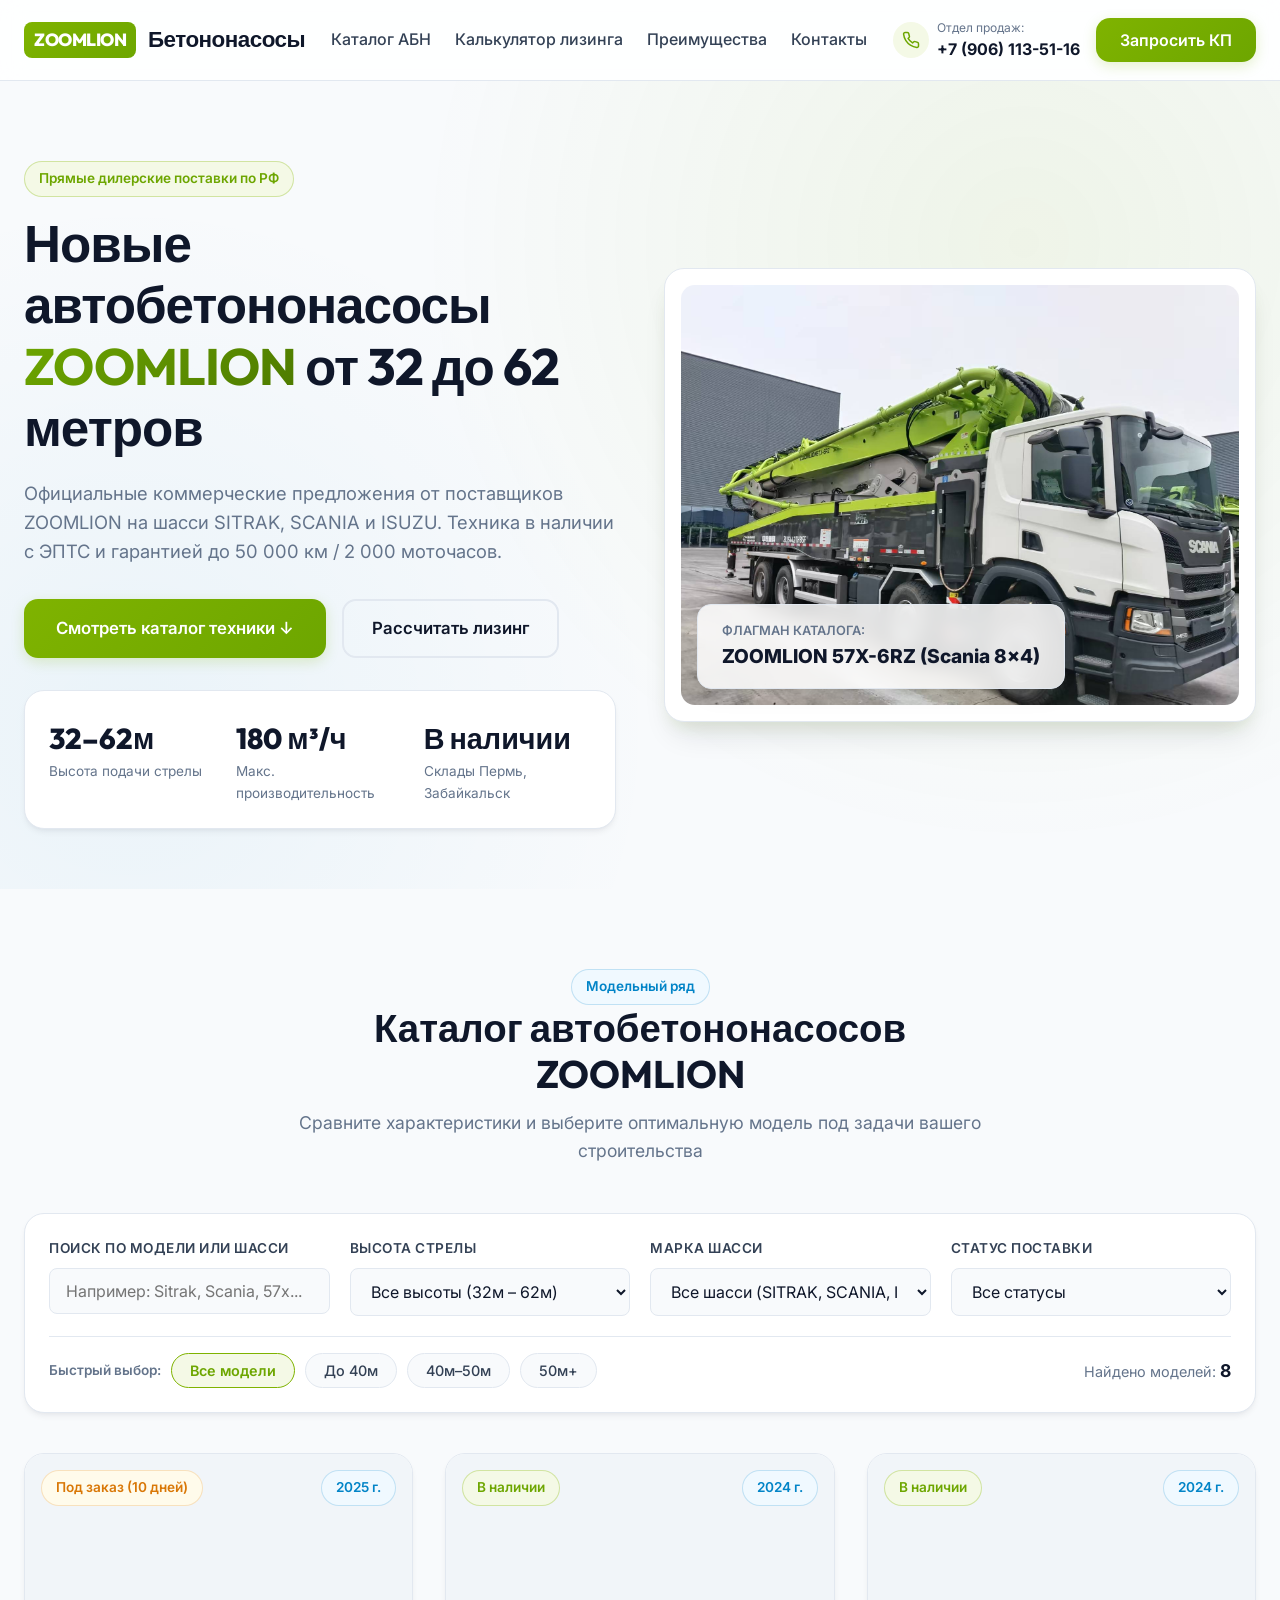
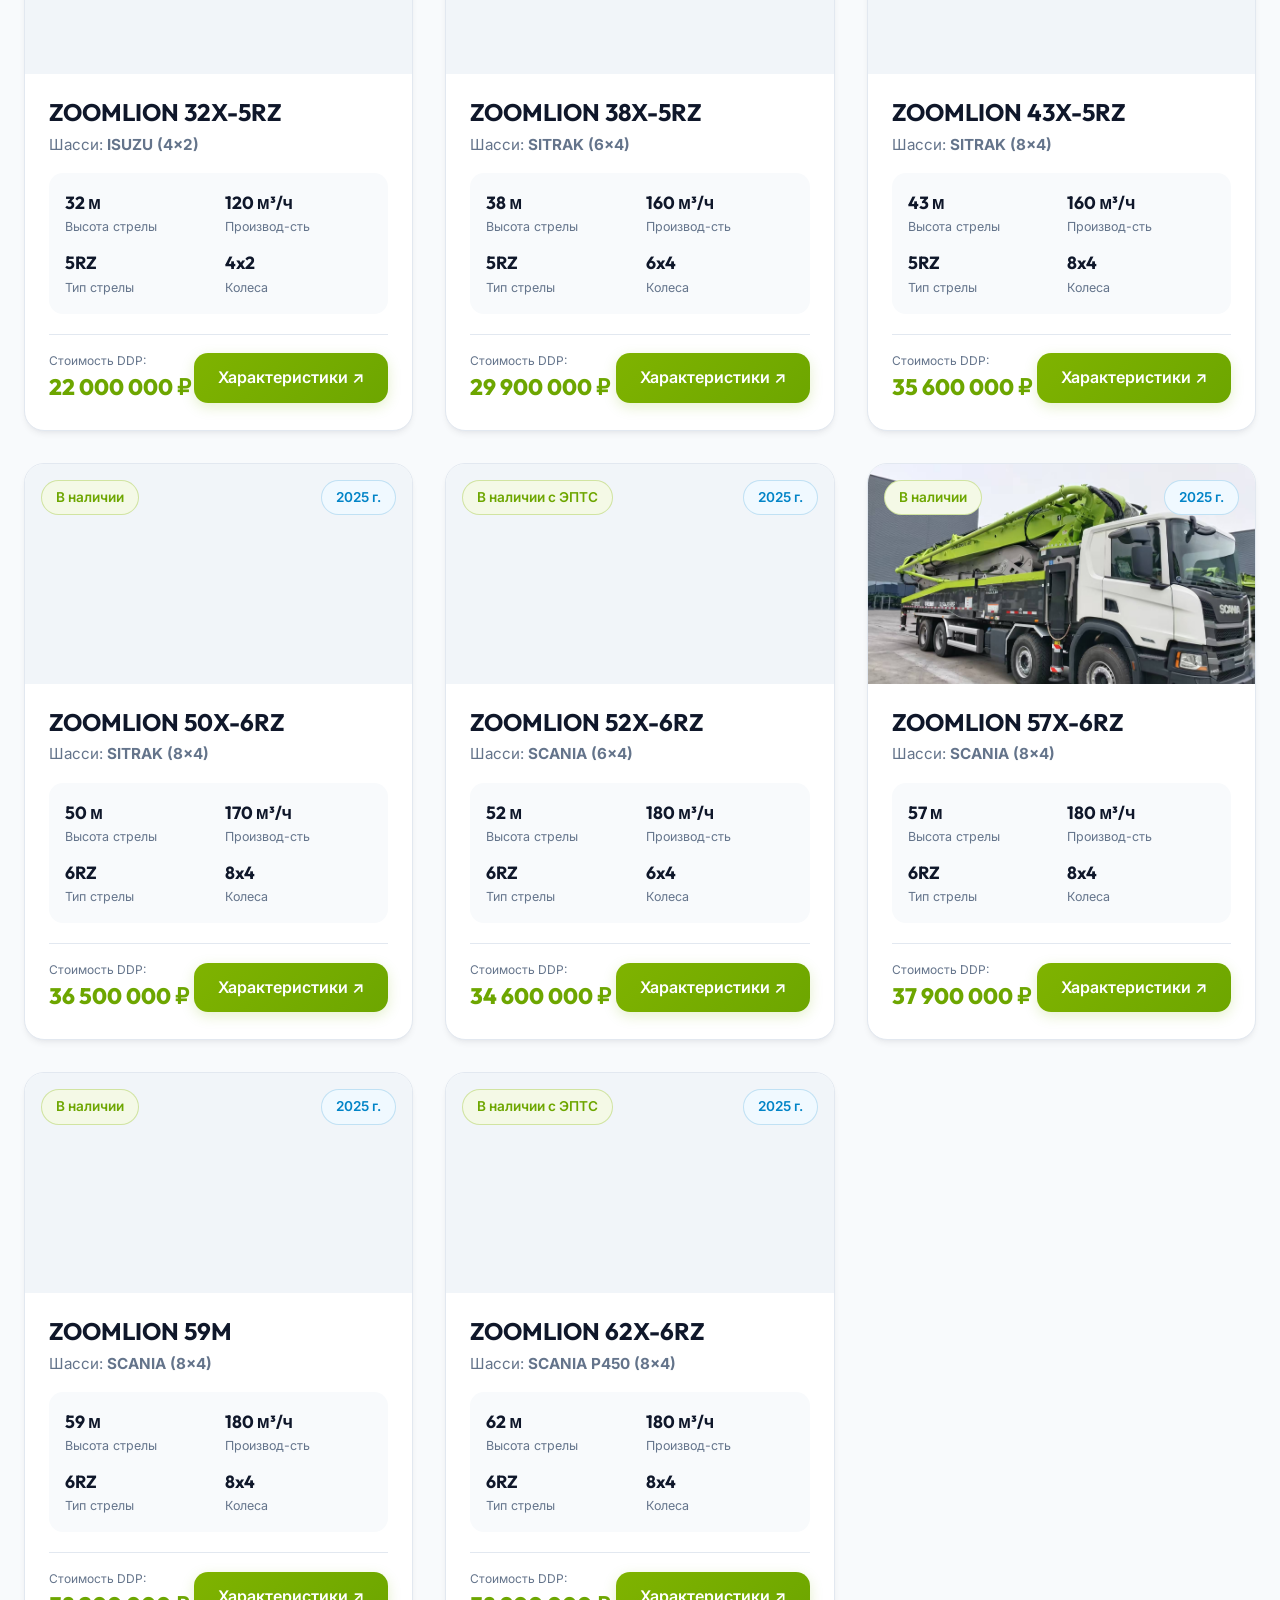
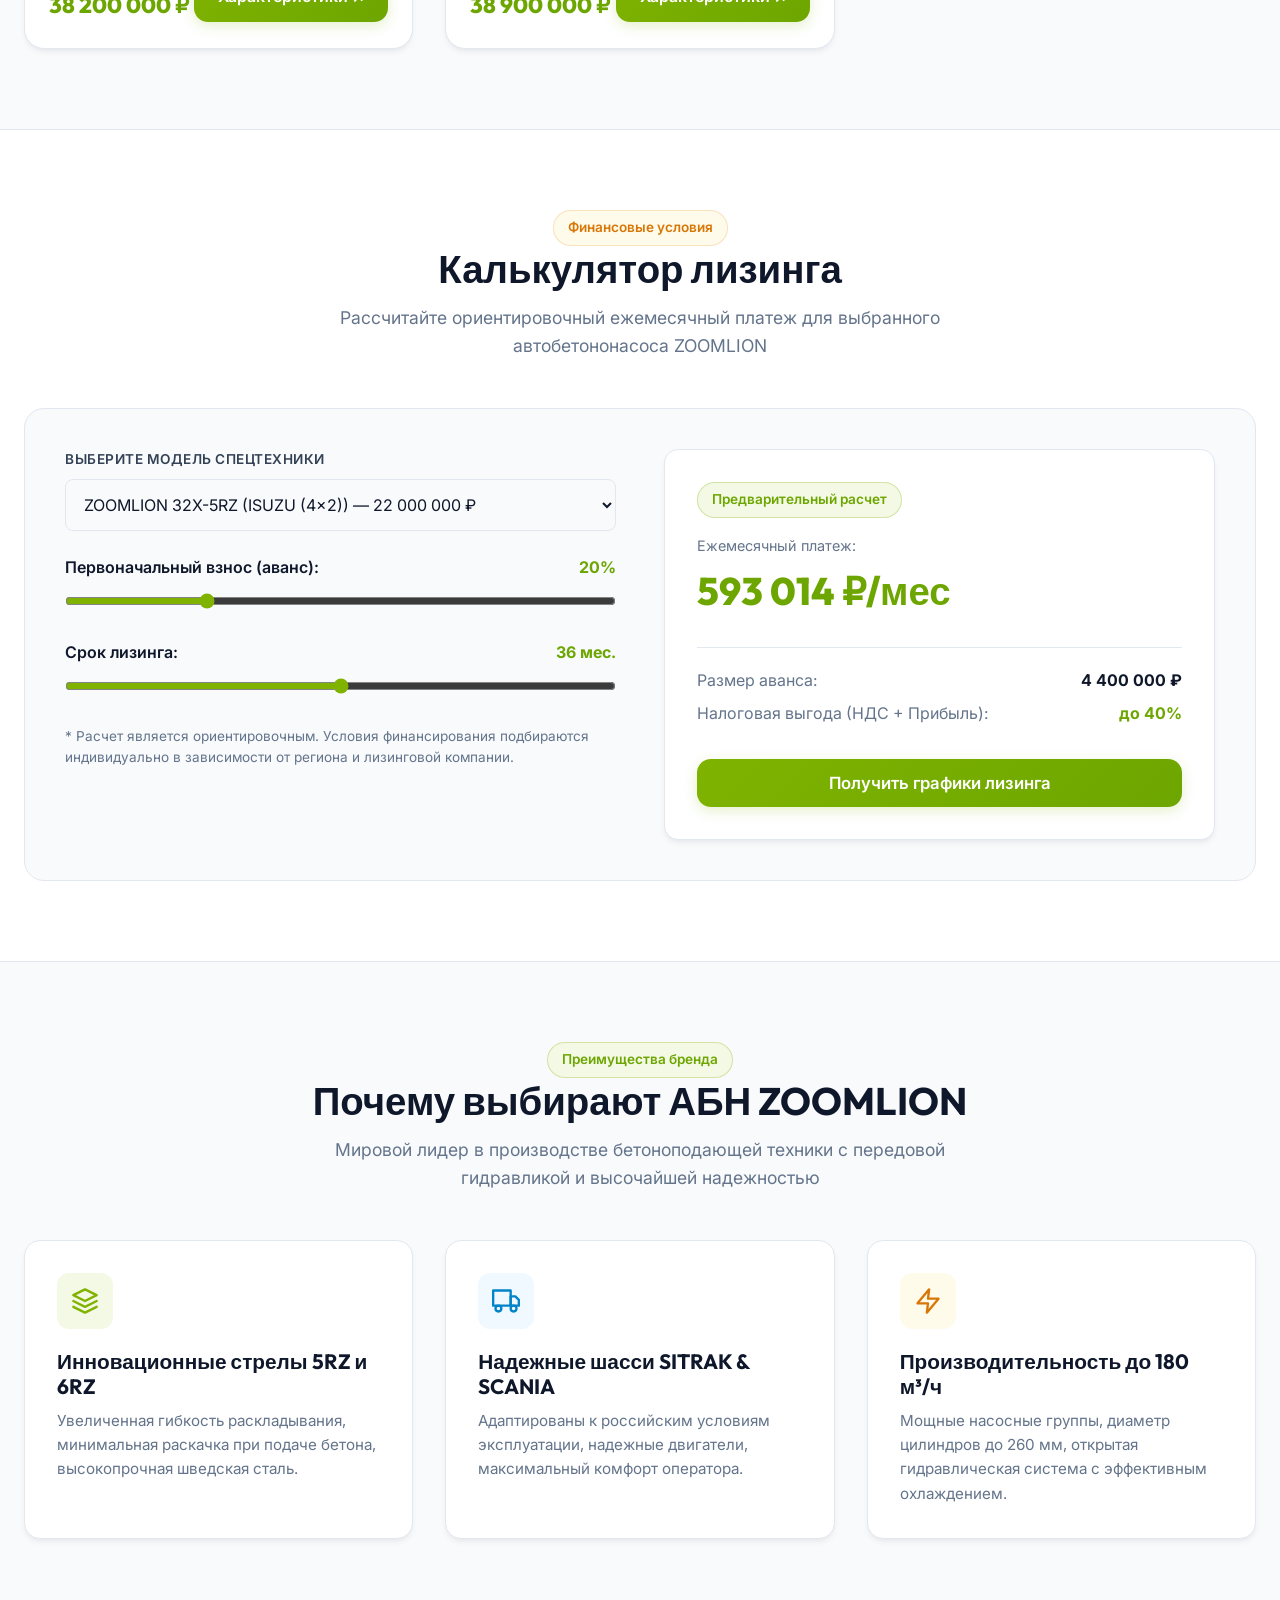
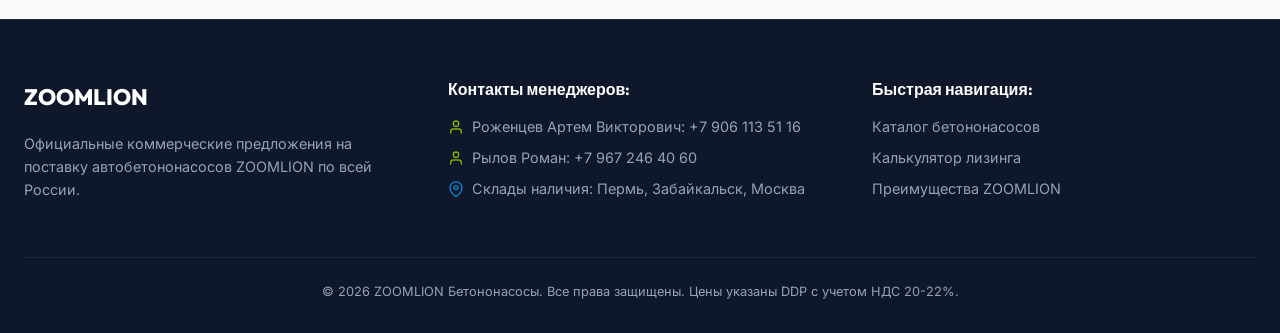
==== commit 0025089b: "feat: implement dynamic product page rendering and add comprehensive model data infrastructure" ====
--- a/index.html
+++ b/index.html
@@ -367,7 +367,8 @@
     </div>
   </footer>
 
-  <!-- App Script -->
-  <script src="./src/js/app.js"></script>
+  <!-- App Scripts -->
+  <script src="./src/js/default-models.js?v=2"></script>
+  <script src="./src/js/app.js?v=2"></script>
 </body>
 </html>
